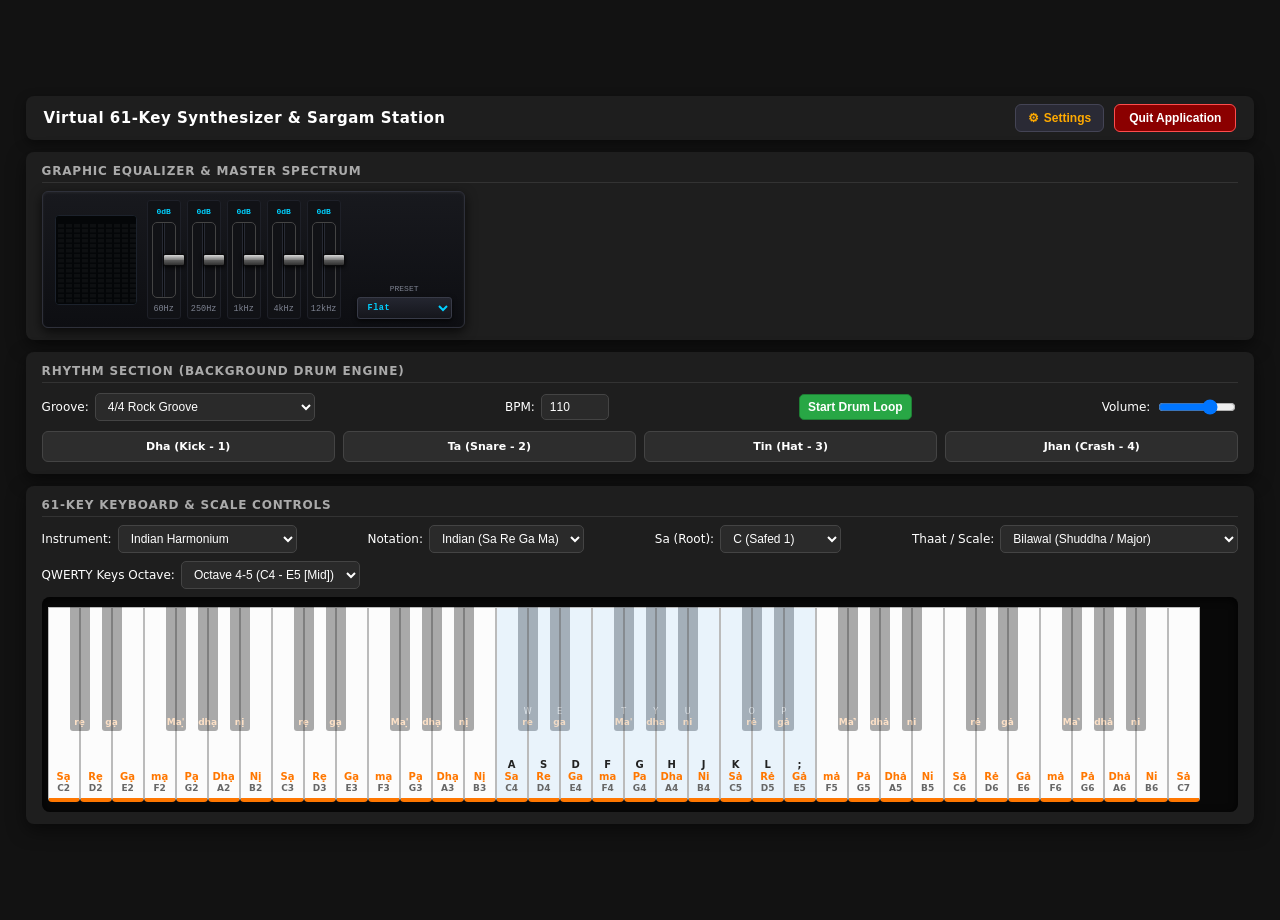
==== web/index.html @ 9016eef2 "Refactor http and style 0.11" ====
<!DOCTYPE html>
<html lang="en">

<head>
    <meta charset="UTF-8">
    <title>61-Key Synthesizer & Sargam Workstation</title>
    <link rel="stylesheet" href="styles.css">
</head>

<body>

    <div class="main-container">
        <!-- Header -->
        <div class="header-bar">
            <div class="header-title" id="lblAppTitle">Virtual 61-Key Synthesizer & Sargam Station</div>
            <div class="header-actions">
                <button class="btn-settings" onclick="openSettingsModal()">
                    <span>⚙</span> <span>Settings</span>
                </button>
                <button class="btn-shutdown" id="shutdownBtn" onclick="closeApplication()">Quit Application</button>
            </div>
        </div>

        <!-- 90s Deck Graphic Equalizer & Master Output Section -->
        <div class="panel">
            <div class="panel-header" id="lblEqHeader">Graphic Equalizer & Master Spectrum</div>
            <div class="eq-container">
                <canvas id="eqCanvas" class="eq-canvas" width="80" height="88"></canvas>
                <div class="eq-sliders-row">
                    <div class="eq-band">
                        <span class="eq-gain-val" id="val60">0dB</span>
                        <input type="range" min="-12" max="12" step="1" value="0" id="eq60"
                            oninput="updateEq(60, this.value)">
                        <span>60Hz</span>
                    </div>
                    <div class="eq-band">
                        <span class="eq-gain-val" id="val250">0dB</span>
                        <input type="range" min="-12" max="12" step="1" value="0" id="eq250"
                            oninput="updateEq(250, this.value)">
                        <span>250Hz</span>
                    </div>
                    <div class="eq-band">
                        <span class="eq-gain-val" id="val1k">0dB</span>
                        <input type="range" min="-12" max="12" step="1" value="0" id="eq1k"
                            oninput="updateEq(1000, this.value)">
                        <span>1kHz</span>
                    </div>
                    <div class="eq-band">
                        <span class="eq-gain-val" id="val4k">0dB</span>
                        <input type="range" min="-12" max="12" step="1" value="0" id="eq4k"
                            oninput="updateEq(4000, this.value)">
                        <span>4kHz</span>
                    </div>
                    <div class="eq-band">
                        <span class="eq-gain-val" id="val12k">0dB</span>
                        <input type="range" min="-12" max="12" step="1" value="0" id="eq12k"
                            oninput="updateEq(12000, this.value)">
                        <span>12kHz</span>
                    </div>
                    <div class="control-group"
                        style="flex-direction: column; justify-content: center; margin-left: 4px;">
                        <!-- <button onclick="resetEq()" class="btn-deck-reset" id="btnResetEq">FLAT</button> -->
                        <!-- Replace the FLAT button container inside .eq-sliders-row with this: -->
                        <div class="control-group"
                            style="flex-direction: column; justify-content: center; margin-left: 6px; gap: 4px;">
                            <label for="eqPreset" id="lblEqPreset"
                                style="font-size: 8px; color: #7d8290; font-family: 'Consolas', monospace;">PRESET</label>
                            <select id="eqPreset" class="eq-preset-select" onchange="applyEqPreset(this.value)">
                                <option value="Flat" selected id="optPresetFlat">Flat</option>
                                <option value="Rock" id="optPresetRock">Rock</option>
                                <option value="Disco" id="optPresetDisco">Disco</option>
                                <option value="Indian" id="optPresetIndian">Indian / Acoustic</option>
                                <option value="BassBoost" id="optPresetBass">Bass Boost</option>
                                <option value="Vocal" id="optPresetVocal">Vocal</option>
                                <option value="Custom" id="optPresetCustom" disabled>Custom</option>
                            </select>
                        </div>
                    </div>
                </div>
            </div>
        </div>

        <!-- Rhythm Section -->
        <div class="panel">
            <div class="panel-header" id="lblRhythmHeader">Rhythm Section (Background Drum Engine)</div>
            <div class="controls-row">
                <div class="control-group">
                    <label id="lblGroove">Groove: </label>
                    <select id="loopPattern">
                        <option value="RockBeat" id="optRock">4/4 Rock Groove</option>
                        <option value="FunkBeat" id="optFunk">16-Beat Funk</option>
                        <option value="Metronome" id="optMetronome">Metronome (Teental / Metronome)</option>
                    </select>
                </div>

                <div class="control-group">
                    <label id="lblBpm">BPM: </label>
                    <input type="number" id="bpm" value="110" min="40" max="220" style="width: 50px;">
                </div>

                <div class="control-group">
                    <button id="toggleLoopBtn" class="start">Start Drum Loop</button>
                </div>

                <div class="control-group">
                    <label id="lblMasterVol">Volume: </label>
                    <input type="range" id="vol" min="0.1" max="1.0" step="0.05" value="0.8" style="width: 60px;">
                </div>
            </div>

            <div class="drum-pads">
                <div class="drum-pad" id="pad0" onclick="sendDrumHit(0)">Dha (Kick - 1)</div>
                <div class="drum-pad" id="pad1" onclick="sendDrumHit(1)">Ta (Snare - 2)</div>
                <div class="drum-pad" id="pad2" onclick="sendDrumHit(2)">Tin (Hat - 3)</div>
                <div class="drum-pad" id="pad6" onclick="sendDrumHit(6)">Jhan (Crash - 4)</div>
            </div>
        </div>

        <!-- Melodic Keyboard & Notation Controls -->
        <div class="panel">
            <div class="panel-header" id="lblKeyboardHeader">61-Key Keyboard & Scale Controls</div>
            <div class="controls-row">
                <div class="control-group">
                    <label id="lblInstrument">Instrument: </label>
                    <select id="melodicInstrument">
                        <optgroup label="Keyboard & Reeds" id="grpKeys">
                            <option value="Harmonium" selected>Indian Harmonium</option>
                            <option value="Piano">Grand Piano</option>
                            <option value="Kalimba">17-Key Kalimba</option>
                        </optgroup>
                        <optgroup label="Plucked Strings" id="grpPlucked">
                            <option value="Guitar">Acoustic Guitar</option>
                            <option value="BassGuitar">Electric Bass Guitar</option>
                            <option value="Mandolin">Mandolin (Dual-Course)</option>
                        </optgroup>
                        <optgroup label="Bowed Strings & Winds" id="grpWinds">
                            <option value="Saxophone">Alto Saxophone</option>
                            <option value="Violin">Acoustic Violin (Arco)</option>
                            <option value="Trumpet">Bb Brass Trumpet</option>
                        </optgroup>
                    </select>
                </div>

                <div class="control-group">
                    <label id="lblNotation">Notation: </label>
                    <select id="notationMode">
                        <option value="Sargam" selected>Indian (Sa Re Ga Ma)</option>
                        <option value="Western">Western (C D E F)</option>
                    </select>
                </div>

                <div class="control-group">
                    <label id="rootLabel">Sa (Root): </label>
                    <select id="rootKey">
                        <option value="0" selected>C (Safed 1)</option>
                        <option value="1">C# / Db (Kali 1)</option>
                        <option value="2">D (Safed 2)</option>
                        <option value="3">D# / Eb (Kali 2)</option>
                        <option value="4">E (Safed 3)</option>
                        <option value="5">F (Safed 4)</option>
                        <option value="6">F# / Gb (Kali 3)</option>
                        <option value="7">G (Safed 5)</option>
                        <option value="8">G# / Ab (Kali 4)</option>
                        <option value="9">A (Safed 6)</option>
                        <option value="10">A# / Bb (Kali 5)</option>
                        <option value="11">B (Safed 7)</option>
                    </select>
                </div>

                <div class="control-group">
                    <label id="scaleLabel">Thaat / Scale: </label>
                    <select id="scaleMode">
                        <optgroup label="Indian Classical Thaats" id="grpThaats">
                            <option value="Bilawal" selected>Bilawal (Shuddha / Major)</option>
                            <option value="Kafi">Kafi (komal ga, ni)</option>
                            <option value="Bhairav">Bhairav (komal re, dha)</option>
                            <option value="Yaman">Kalyan / Yaman (Teevra Ma)</option>
                            <option value="Asavari">Asavari (komal ga, dha, ni)</option>
                            <option value="Khamaj">Khamaj (komal ni)</option>
                            <option value="Bhairavi">Bhairavi (All Komal)</option>
                            <option value="Todi">Todi (komal re, ga, dha, teevra ma)</option>
                        </optgroup>
                        <optgroup label="Western Modes" id="grpModes">
                            <option value="Chromatic">Chromatic (All 12 Swaras)</option>
                            <option value="PentatonicMajor">Major Pentatonic (Bhupali)</option>
                            <option value="PentatonicMinor">Minor Pentatonic (Dhani)</option>
                            <option value="Blues">Blues Scale</option>
                        </optgroup>
                    </select>
                </div>

                <div class="control-group">
                    <label id="lblOctave">QWERTY Keys Octave: </label>
                    <select id="qwertyOctave">
                        <option value="36">Octave 2-3 (C2 - E3)</option>
                        <option value="48">Octave 3-4 (C3 - E4)</option>
                        <option value="60" selected>Octave 4-5 (C4 - E5 [Mid])</option>
                        <option value="72">Octave 5-6 (C5 - E6)</option>
                    </select>
                </div>
            </div>

            <!-- 61-Key Interactive Bed -->
            <div class="keyboard-wrapper" id="keyboardWrapper">
                <div class="keyboard" id="keyboard"></div>
            </div>
        </div>
    </div>

    <!-- User Preferences & Settings Modal Dialog -->
    <div class="modal-overlay" id="settingsModal">
        <div class="modal-card">
            <div class="modal-header">
                <h3 id="modalTitle">User Preferences & Settings</h3>
                <button onclick="closeSettingsModal()"
                    style="background:none; border:none; color:#aaa; font-size:16px; cursor:pointer;">✕</button>
            </div>
            <div class="modal-body">
                <div class="setting-row">
                    <div class="setting-desc">
                        <strong id="setLocaleTitle">Interface Language / Locale</strong>
                        <span id="setLocaleSub">Sets dictionary terms for chords, scales and actions</span>
                    </div>
                    <select id="localeSelect" style="width: 210px;">
                        <option value="en-US" selected>English (US) [Default]</option>
                        <option value="en-GB">English (UK / Classical)</option>
                        <option value="en-IN">English (India / Sargam)</option>
                        <option value="kn-IN">ಕನ್ನಡ (Kannada / ಕರ್ನಾಟಿಕ್ & ಹಿಂದೂಸ್ತಾನಿ)</option>
                        <option value="bn-IN">বাংলা (Bengali / ভারতীয় সঙ্গীত)</option>
                        <option value="hi-IN">हिन्दी (Hindi / भारतीय संगीत)</option>
                        <option value="ur-PK">اردو (Urdu / کلاسیکی موسیقی)</option>
                        <option value="fr-FR">Français (French / Solfège)</option>
                    </select>
                </div>

                <div class="setting-row">
                    <div class="setting-desc">
                        <strong id="setKeybTitle">Keyboard Overlay</strong>
                        <span id="setKeybSub">Show QWERTY hotkeys directly on keys</span>
                    </div>
                    <input type="checkbox" id="showQwertyCheck" checked onchange="toggleQwertyOverlay(this.checked)">
                </div>

                <div class="setting-row">
                    <div class="setting-desc">
                        <strong id="setEqualizerTitle">90s Equalizer Visualizer</strong>
                        <span id="setEqualizerSub">Real-time segmented LED frequency monitor</span>
                    </div>
                    <input type="checkbox" id="enableVisualizerCheck" checked>
                </div>
            </div>
            <div class="modal-footer">
                <button onclick="closeSettingsModal()"
                    style="padding:6px 14px; background:#007acc; border-color:#0062a3; color:#fff;"
                    id="btnSaveClose">Apply & Close</button>
            </div>
        </div>
    </div>

    <!-- Modern ES Module script loading -->
    <script type="module" src="app.js"></script>
</body>

</html>
---- web/styles.css ----
:root {
    --bg: #121212;
    --panel: #1e1e1e;
    --panel-sub: #2a2a2a;
    --accent: #007acc;
    --accent-orange: #ff7700;
    --accent-green: #28a745;
    --accent-red: #dc3545;
    --white-key: #fcfcfc;
    --white-key-active: #c4c4c4;
    --black-key: #111111;
    --black-key-active: #3d3d3d;
}

body {
    font-family: 'Segoe UI', system-ui, sans-serif;
    background: var(--bg);
    color: #ffffff;
    display: flex;
    flex-direction: column;
    align-items: center;
    justify-content: center;
    min-height: 100vh;
    margin: 0;
    user-select: none;
    gap: 12px;
    padding: 10px 0;
}

.main-container {
    display: flex;
    flex-direction: column;
    gap: 12px;
    width: 1240px;
    max-width: 96vw;
}

.header-bar {
    display: flex;
    justify-content: space-between;
    align-items: center;
    background: var(--panel);
    padding: 8px 18px;
    border-radius: 8px;
    box-shadow: 0 4px 12px rgba(0, 0, 0, 0.4);
}

.header-title {
    font-size: 15px;
    font-weight: 700;
    letter-spacing: 0.5px;
}

.header-actions {
    display: flex;
    align-items: center;
    gap: 10px;
}

.btn-settings {
    background: #2a2a35;
    color: #ffaa00;
    border: 1px solid #444455;
    padding: 6px 12px;
    border-radius: 6px;
    font-weight: bold;
    font-size: 12px;
    cursor: pointer;
    transition: all 0.2s;
    display: flex;
    align-items: center;
    gap: 5px;
}

.btn-settings:hover {
    background: #383848;
    color: #fff;
    border-color: #ffaa00;
}

.btn-shutdown {
    background: #8b0000;
    color: #fff;
    border: 1px solid #ff4d4d;
    padding: 6px 14px;
    border-radius: 6px;
    font-weight: bold;
    font-size: 12px;
    cursor: pointer;
    transition: background 0.2s;
}

.btn-shutdown:hover { background: #b30000; }

.panel {
    background: var(--panel);
    padding: 12px 16px;
    border-radius: 8px;
    box-shadow: 0 6px 18px rgba(0, 0, 0, 0.5);
    display: flex;
    flex-direction: column;
    gap: 8px;
}

.panel-header {
    font-weight: 600;
    font-size: 12px;
    color: #aaa;
    text-transform: uppercase;
    letter-spacing: 0.8px;
    border-bottom: 1px solid #333;
    padding-bottom: 4px;
}

.controls-row {
    display: flex;
    justify-content: space-between;
    align-items: center;
    flex-wrap: wrap;
    gap: 8px;
}

.control-group {
    display: flex;
    align-items: center;
    gap: 6px;
    font-size: 12px;
}

select, input[type=number], input[type=range], button {
    background: var(--panel-sub);
    color: #fff;
    border: 1px solid #444;
    padding: 5px 8px;
    border-radius: 5px;
    font-size: 12px;
    outline: none;
}

button {
    cursor: pointer;
    font-weight: 600;
    transition: background 0.15s ease;
}

button.start { background: var(--accent-green); border-color: #1e7e34; }
button.stop { background: var(--accent-red); border-color: #bd2130; }

.drum-pads {
    display: grid;
    grid-template-columns: repeat(4, 1fr);
    gap: 8px;
}

.drum-pad {
    background: #2d2d2d;
    border: 1px solid #444;
    padding: 8px;
    text-align: center;
    border-radius: 6px;
    cursor: pointer;
    font-weight: bold;
    font-size: 11px;
}

.drum-pad:active {
    background: var(--accent);
    border-color: #66b0ff;
}

/* -------------------------------------------------------------
   Classic Windows Media Player Style Graphic Equalizer
------------------------------------------------------------- */
.eq-container 
{
    display: flex;
    align-items: center;
    justify-content: flex-start;
    gap: 10px;
    background: linear-gradient(180deg, #18191e 0%, #0d0e12 100%);
    padding: 8px 12px;
    border-radius: 6px;
    width: fit-content;
    border: 1px solid #2e303a;
    box-shadow: inset 0 1px 3px rgba(255, 255, 255, 0.06), 0 4px 12px rgba(0, 0, 0, 0.7);
}

/* Taller, narrower VFD spectrum display */
.eq-canvas 
{
    background: #040608;
    border: 1px solid #1c222c;
    border-radius: 4px;
    width: 80px;
    height: 88px;
    box-shadow: inset 0 0 10px rgba(0, 230, 118, 0.12);
}

.eq-sliders-row 
{
    display: flex;
    gap: 6px;
    align-items: flex-end;
    justify-content: flex-start;
}

/* Narrower band card with taller travel path */
.eq-band 
{
    display: flex;
    flex-direction: column;
    align-items: center;
    gap: 3px;
    font-size: 8.5px;
    color: #7d8290;
    font-family: 'Consolas', monospace;
    width: 32px;
    background: #111216;
    padding: 6px 0 4px 0;
    border-radius: 3px;
    border: 1px solid #1e2028;
}

/* Increased slider height for classic WMP look */
.eq-band input[type=range] 
{
    /* -webkit-appearance: slider-vertical;
    writing-mode: bt-lr;
    width: 22px;
    height: 74px;
    background: transparent;
    padding: 0;
    cursor: pointer;
    margin: 3px 0; */
    appearance: none;
    -webkit-appearance: none;
    writing-mode: vertical-lr;
    direction: rtl;
    width: 22px;
    height: 74px;
    background: transparent;
    padding: 0;
    cursor: pointer;
    margin: 3px 0;
}

.eq-band input[type=range]::-webkit-slider-runnable-track 
{
    width: 3px;
    background: #060709;
    border-left: 1px solid #272a34;
    border-right: 1px solid #272a34;
    border-radius: 1px;
}

/* Metallic thumb with electric-cyan / orange center indicator */
.eq-band input[type=range]::-webkit-slider-thumb 
{
    -webkit-appearance: none;
    appearance: none;
    height: 12px;
    width: 22px;
    background: linear-gradient(180deg, #d8d8d8 0%, #828282 45%, #0099ff 50%, #5a5a5a 55%, #303030 100%);
    border: 1px solid #0a0a0c;
    border-radius: 2px;
    box-shadow: 0 1px 4px rgba(0, 0, 0, 0.9);
    cursor: pointer;
}

.eq-gain-val {
    font-family: 'Consolas', monospace;
    font-size: 8px;
    font-weight: bold;
    color: #00d0ff;
}

/* .btn-deck-reset {
    background: linear-gradient(180deg, #262832 0%, #16171d 100%);
    border: 1px solid #383b48;
    color: #bbb;
    padding: 6px 8px;
    font-size: 8px;
    font-family: 'Consolas', monospace;
    font-weight: bold;
    letter-spacing: 0.8px;
    border-radius: 3px;
    cursor: pointer;
    box-shadow: 0 2px 4px rgba(0, 0, 0, 0.6);
    align-self: center;
}

.btn-deck-reset:hover {
    background: #323542;
    color: #fff;
    border-color: #0099ff;
} */


/* -------------------------------------------------------------
   Equalizer Preset Dropdown Styling
------------------------------------------------------------- */
.eq-preset-select {
    background: linear-gradient(180deg, #242630 0%, #15161c 100%);
    border: 1px solid #383b48;
    color: #00d0ff;
    padding: 4px 6px;
    font-size: 8.5px;
    font-family: 'Consolas', monospace;
    font-weight: bold;
    letter-spacing: 0.5px;
    border-radius: 3px;
    cursor: pointer;
    box-shadow: 0 2px 5px rgba(0, 0, 0, 0.6);
    outline: none;
    max-width: 95px;
}

.eq-preset-select:hover {
    border-color: #0099ff;
    color: #ffffff;
}

.eq-preset-select option {
    background: #15161c;
    color: #ffffff;
}

/* 90s Stereo Cassette Deck Graphic Equalizer
.eq-container {
    display: flex;
    align-items: center;
    justify-content: flex-start;
    gap: 12px;
    background: linear-gradient(180deg, #151517 0%, #0d0d0f 100%);
    padding: 8px 12px;
    border-radius: 5px;
    width: fit-content;
    border: 1px solid #282830;
    box-shadow: inset 0 1px 3px rgba(255,255,255,0.05), 0 4px 10px rgba(0,0,0,0.6);
}

.eq-canvas {
    background: #050608;
    border: 1px solid #1f2228;
    border-radius: 3px;
    width: 115px;
    height: 52px;
    box-shadow: inset 0 0 6px rgba(0,255,100,0.08);
}

.eq-sliders-row {
    display: flex;
    gap: 8px;
    align-items: flex-end;
    justify-content: flex-start;
}

.eq-band {
    display: flex;
    flex-direction: column;
    align-items: center;
    gap: 2px;
    font-size: 9px;
    color: #8f929a;
    font-family: 'Consolas', monospace;
    width: 44px;
    background: #111114;
    padding: 4px 0 2px 0;
    border-radius: 3px;
    border: 1px solid #202026;
}

.eq-band input[type=range] {
    -webkit-appearance: none;
    appearance: none;
    writing-mode: bt-lr;
    -webkit-appearance: slider-vertical;
    width: 32px;
    height: 44px;
    background: transparent;
    padding: 0;
    cursor: pointer;
    margin: 2px 0;
}

.eq-band input[type=range]::-webkit-slider-runnable-track {
    width: 4px;
    background: #000000;
    border-left: 1px solid #2f2f36;
    border-right: 1px solid #2f2f36;
    border-radius: 1px;
}

.eq-band input[type=range]::-webkit-slider-thumb {
    -webkit-appearance: none;
    appearance: none;
    height: 10px;
    width: 30px;
    background: linear-gradient(180deg, #dcdcdc 0%, #8a8a8a 45%, #ff5500 50%, #707070 55%, #4a4a4a 100%);
    border: 1px solid #111;
    border-radius: 1px;
    box-shadow: 0 1px 3px rgba(0,0,0,0.8);
    cursor: pointer;
}

.eq-gain-val {
    font-family: 'Consolas', monospace;
    font-size: 8px;
    font-weight: bold;
    color: #ffaa00;
}

.btn-deck-reset {
    background: linear-gradient(180deg, #2c2c34 0%, #1a1a20 100%);
    border: 1px solid #3d3d48;
    color: #ddd;
    padding: 4px 6px;
    font-size: 8.5px;
    font-family: 'Consolas', monospace;
    letter-spacing: 0.5px;
    border-radius: 2px;
    cursor: pointer;
    box-shadow: 0 2px 4px rgba(0,0,0,0.5);
}

.btn-deck-reset:hover {
    background: #383842;
    color: #fff;
} */

/* 61-Key Keyboard Container */
.keyboard-wrapper {
    position: relative;
    width: 100%;
    overflow-x: auto;
    background: #080808;
    border-radius: 8px;
    box-shadow: inset 0 2px 8px rgba(0,0,0,0.8);
    padding: 10px 6px;
    box-sizing: border-box;
}

.keyboard-wrapper::-webkit-scrollbar { height: 8px; }
.keyboard-wrapper::-webkit-scrollbar-thumb {
    background: #444;
    border-radius: 4px;
}

.keyboard {
    position: relative;
    display: flex;
    height: 195px;
    width: fit-content;
}

.white-key {
    width: 32px;
    height: 100%;
    background: var(--white-key);
    border: 1px solid #bbb;
    border-radius: 0 0 4px 4px;
    box-sizing: border-box;
    z-index: 1;
    display: flex;
    flex-direction: column;
    align-items: center;
    justify-content: flex-end;
    padding-bottom: 5px;
    color: #222;
    font-weight: bold;
    font-size: 10px;
    cursor: pointer;
}

.white-key.active {
    background: var(--white-key-active);
    transform: translateY(2px);
}

.white-key .note-label {
    font-size: 9px;
    color: #666;
    margin-top: 1px;
}

.white-key .swara-label {
    font-size: 10px;
    font-weight: 800;
    color: var(--accent-orange);
    margin-top: 1px;
}

.white-key.qwerty-mapped { background: #e9f3fb; }
.white-key.in-scale { border-bottom: 4px solid var(--accent); }
.white-key.sargam-mode.in-scale { border-bottom: 4px solid var(--accent-orange); }
.white-key.out-scale { opacity: 0.4; }

.black-key {
    position: absolute;
    width: 20px;
    height: 120px;
    background: var(--black-key);
    border-radius: 0 0 3px 3px;
    z-index: 2;
    cursor: pointer;
    display: flex;
    flex-direction: column;
    align-items: center;
    justify-content: flex-end;
    padding-bottom: 4px;
    color: #ccc;
    font-size: 8px;
}

.black-key.active {
    background: var(--black-key-active);
    transform: translateY(2px);
}

.black-key .swara-label {
    font-size: 9px;
    font-weight: bold;
    color: #ffb066;
    margin-top: 1px;
}

.black-key.qwerty-mapped { background: #253342; }
.black-key.in-scale { border-bottom: 3px solid #66b0ff; }
.black-key.sargam-mode.in-scale { border-bottom: 3px solid var(--accent-orange); }
.black-key.out-scale { opacity: 0.35; }

/* Preferences Modal Dialog */
.modal-overlay {
    position: fixed;
    top: 0; left: 0; right: 0; bottom: 0;
    background: rgba(0, 0, 0, 0.75);
    backdrop-filter: blur(3px);
    z-index: 1000;
    display: none;
    align-items: center;
    justify-content: center;
}

.modal-overlay.open { display: flex; }

.modal-card {
    background: #1c1c22;
    border: 1px solid #383848;
    border-radius: 8px;
    width: 480px;
    max-width: 90vw;
    box-shadow: 0 10px 30px rgba(0, 0, 0, 0.8);
    display: flex;
    flex-direction: column;
    overflow: hidden;
}

.modal-header {
    background: #24242e;
    padding: 12px 18px;
    display: flex;
    justify-content: space-between;
    align-items: center;
    border-bottom: 1px solid #333342;
}

.modal-header h3 {
    margin: 0;
    font-size: 14px;
    color: #ffaa00;
    letter-spacing: 0.5px;
}

.modal-body {
    padding: 18px;
    display: flex;
    flex-direction: column;
    gap: 14px;
    font-size: 13px;
}

.setting-row {
    display: flex;
    justify-content: space-between;
    align-items: center;
    padding-bottom: 8px;
    border-bottom: 1px solid #282834;
}

.setting-desc {
    display: flex;
    flex-direction: column;
    gap: 2px;
}

.setting-desc span:last-child {
    font-size: 11px;
    color: #888;
}

.modal-footer {
    background: #18181f;
    padding: 10px 18px;
    display: flex;
    justify-content: flex-end;
    gap: 10px;
    border-top: 1px solid #282834;
}
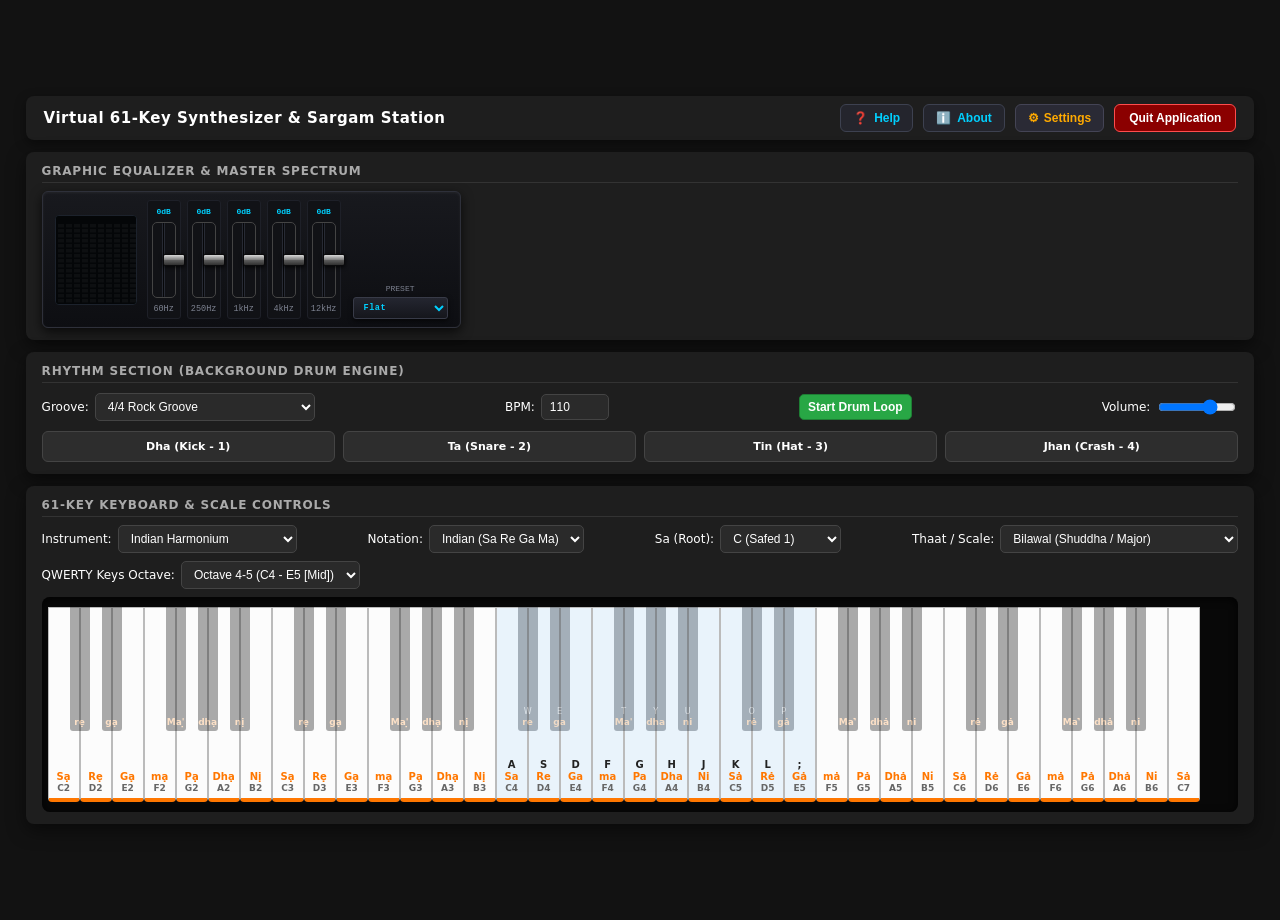
==== commit 41a0a730: "Add doc in MusicTesterApp" ====
--- a/web/index.html
+++ b/web/index.html
@@ -14,8 +14,14 @@
         <div class="header-bar">
             <div class="header-title" id="lblAppTitle">Virtual 61-Key Synthesizer & Sargam Station</div>
             <div class="header-actions">
+                <button class="btn-action" onclick="openHelpModal()">
+                    <span>❓</span> <span id="btnHelpLabel">Help</span>
+                </button>
+                <button class="btn-action" onclick="openAboutModal()">
+                    <span>ℹ️</span> <span id="btnAboutLabel">About</span>
+                </button>
                 <button class="btn-settings" onclick="openSettingsModal()">
-                    <span>⚙</span> <span>Settings</span>
+                    <span>⚙</span> <span id="btnSettingsLabel">Settings</span>
                 </button>
                 <button class="btn-shutdown" id="shutdownBtn" onclick="closeApplication()">Quit Application</button>
             </div>
@@ -58,23 +64,18 @@
                         <span>12kHz</span>
                     </div>
                     <div class="control-group"
-                        style="flex-direction: column; justify-content: center; margin-left: 4px;">
-                        <!-- <button onclick="resetEq()" class="btn-deck-reset" id="btnResetEq">FLAT</button> -->
-                        <!-- Replace the FLAT button container inside .eq-sliders-row with this: -->
-                        <div class="control-group"
-                            style="flex-direction: column; justify-content: center; margin-left: 6px; gap: 4px;">
-                            <label for="eqPreset" id="lblEqPreset"
-                                style="font-size: 8px; color: #7d8290; font-family: 'Consolas', monospace;">PRESET</label>
-                            <select id="eqPreset" class="eq-preset-select" onchange="applyEqPreset(this.value)">
-                                <option value="Flat" selected id="optPresetFlat">Flat</option>
-                                <option value="Rock" id="optPresetRock">Rock</option>
-                                <option value="Disco" id="optPresetDisco">Disco</option>
-                                <option value="Indian" id="optPresetIndian">Indian / Acoustic</option>
-                                <option value="BassBoost" id="optPresetBass">Bass Boost</option>
-                                <option value="Vocal" id="optPresetVocal">Vocal</option>
-                                <option value="Custom" id="optPresetCustom" disabled>Custom</option>
-                            </select>
-                        </div>
+                        style="flex-direction: column; justify-content: center; margin-left: 6px; gap: 4px;">
+                        <label for="eqPreset" id="lblEqPreset"
+                            style="font-size: 8px; color: #7d8290; font-family: 'Consolas', monospace;">PRESET</label>
+                        <select id="eqPreset" class="eq-preset-select" onchange="applyEqPreset(this.value)">
+                            <option value="Flat" selected id="optPresetFlat">Flat</option>
+                            <option value="Rock" id="optPresetRock">Rock</option>
+                            <option value="Disco" id="optPresetDisco">Disco</option>
+                            <option value="Indian" id="optPresetIndian">Indian / Acoustic</option>
+                            <option value="BassBoost" id="optPresetBass">Bass Boost</option>
+                            <option value="Vocal" id="optPresetVocal">Vocal</option>
+                            <option value="Custom" id="optPresetCustom" disabled>Custom</option>
+                        </select>
                     </div>
                 </div>
             </div>
@@ -207,13 +208,103 @@
         </div>
     </div>
 
+    <!-- Help & User Guide Modal -->
+    <div class="modal-overlay" id="helpModal">
+        <div class="modal-card modal-card-large">
+            <div class="modal-header">
+                <h3 id="helpModalTitle">User Guide & Quick Reference</h3>
+                <button onclick="closeHelpModal()" class="modal-close-btn">✕</button>
+            </div>
+            <div class="modal-body modal-scrollable">
+                <div class="help-section">
+                    <h4 id="helpKbTitle">⌨️ QWERTY Keyboard Controls</h4>
+                    <p id="helpKbDesc">Play melodies polyphonically directly from your computer keyboard:</p>
+                    <div class="key-guide-grid">
+                        <span class="key-badge">A</span><span>Sa / C</span>
+                        <span class="key-badge">W</span><span>re / C#</span>
+                        <span class="key-badge">S</span><span>Re / D</span>
+                        <span class="key-badge">E</span><span>ga / D#</span>
+                        <span class="key-badge">D</span><span>Ga / E</span>
+                        <span class="key-badge">F</span><span>ma / F</span>
+                        <span class="key-badge">T</span><span>Ma' / F#</span>
+                        <span class="key-badge">G</span><span>Pa / G</span>
+                        <span class="key-badge">Y</span><span>dha / G#</span>
+                        <span class="key-badge">H</span><span>Dha / A</span>
+                        <span class="key-badge">U</span><span>ni / A#</span>
+                        <span class="key-badge">J</span><span>Ni / B</span>
+                        <span class="key-badge">K</span><span>Ṡa / C+1</span>
+                    </div>
+                </div>
+
+                <div class="help-section">
+                    <h4 id="helpDrumTitle">🥁 Percussion Pads Hotkeys</h4>
+                    <div class="key-guide-grid">
+                        <span class="key-badge">1</span><span>Dha (Bass Drum / Ge)</span>
+                        <span class="key-badge">2</span><span>Ta (Snare Drum / Na)</span>
+                        <span class="key-badge">3</span><span>Tin (Hi-Hat / Tin)</span>
+                        <span class="key-badge">4</span><span>Jhan (Crash Cymbal)</span>
+                    </div>
+                </div>
+
+                <div class="help-section">
+                    <h4 id="helpEqTitle">🎛️ Equalizer & Sargam Notation</h4>
+                    <ul class="help-list">
+                        <li id="helpEqDesc">Select standard curves (Rock, Disco, Indian Classical, Vocal, Bass Boost) or
+                            adjust the 5 frequency bands manually to shape the synthesized acoustic profile.</li>
+                        <li id="helpSargamDesc">Use the <strong>Sa (Root)</strong> selector to transpose your
+                            fundamental tonic across all 12 swaras; scale degrees adapt visually across Mandra (Ṣa),
+                            Madhya (Sa), and Taar (Ṡa) Saptaks.</li>
+                    </ul>
+                </div>
+            </div>
+            <div class="modal-footer">
+                <button onclick="closeHelpModal()" class="btn-primary" id="btnCloseHelp">Close</button>
+            </div>
+        </div>
+    </div>
+
+    <!-- About & Copyright Modal -->
+    <div class="modal-overlay" id="aboutModal">
+        <div class="modal-card">
+            <div class="modal-header">
+                <h3 id="aboutModalTitle">About Synthesizer Workstation</h3>
+                <button onclick="closeAboutModal()" class="modal-close-btn">✕</button>
+            </div>
+            <div class="modal-body about-body">
+                <div class="about-icon">🎹</div>
+                <h2 class="about-app-title">61-Key Virtual Synthesizer & Sargam Station</h2>
+                <p class="about-version">Version 1.0.0 (Build 2026)</p>
+                <hr class="about-divider" />
+                <div class="about-info-row">
+                    <span class="about-label" id="aboutAuthorLabel">Author / Architecture:</span>
+                    <span class="about-val">Soumyajit Chatterjee</span>
+                </div>
+                <div class="about-info-row">
+                    <span class="about-label" id="aboutEngineLabel">Audio Engine:</span>
+                    <span class="about-val">Continuous Multi-Voice WASAPI / POSIX C++ Engine</span>
+                </div>
+                <div class="about-info-row">
+                    <span class="about-label" id="aboutLicenseLabel">License:</span>
+                    <span class="about-val">MIT License</span>
+                </div>
+                <div class="about-copyright">
+                    <p id="aboutCopyrightText">© 2026 Soumyajit Chatterjee. All rights reserved.</p>
+                    <p class="about-subtext">Open-source real-time physical modeling synthesizer and Indian classical
+                        sargam analysis workstation.</p>
+                </div>
+            </div>
+            <div class="modal-footer">
+                <button onclick="closeAboutModal()" class="btn-primary" id="btnCloseAbout">OK</button>
+            </div>
+        </div>
+    </div>
+
     <!-- User Preferences & Settings Modal Dialog -->
     <div class="modal-overlay" id="settingsModal">
         <div class="modal-card">
             <div class="modal-header">
                 <h3 id="modalTitle">User Preferences & Settings</h3>
-                <button onclick="closeSettingsModal()"
-                    style="background:none; border:none; color:#aaa; font-size:16px; cursor:pointer;">✕</button>
+                <button onclick="closeSettingsModal()" class="modal-close-btn">✕</button>
             </div>
             <div class="modal-body">
                 <div class="setting-row">
@@ -250,9 +341,7 @@
                 </div>
             </div>
             <div class="modal-footer">
-                <button onclick="closeSettingsModal()"
-                    style="padding:6px 14px; background:#007acc; border-color:#0062a3; color:#fff;"
-                    id="btnSaveClose">Apply & Close</button>
+                <button onclick="closeSettingsModal()" class="btn-primary" id="btnSaveClose">Apply & Close</button>
             </div>
         </div>
     </div>
--- a/web/styles.css
+++ b/web/styles.css
@@ -92,6 +92,156 @@
 
 .btn-shutdown:hover { background: #b30000; }
 
+/* Header Action Buttons */
+.btn-action {
+    background: #24252d;
+    color: #00d0ff;
+    border: 1px solid #3d4150;
+    padding: 6px 12px;
+    border-radius: 6px;
+    font-weight: bold;
+    font-size: 12px;
+    cursor: pointer;
+    transition: all 0.2s;
+    display: flex;
+    align-items: center;
+    gap: 6px;
+}
+
+.btn-action:hover {
+    background: #333644;
+    color: #ffffff;
+    border-color: #0099ff;
+}
+
+.modal-close-btn {
+    background: none;
+    border: none;
+    color: #888;
+    font-size: 16px;
+    cursor: pointer;
+    padding: 0 4px;
+}
+.modal-close-btn:hover { color: #fff; }
+
+.modal-card-large {
+    width: 600px;
+    max-height: 85vh;
+}
+
+.modal-scrollable {
+    overflow-y: auto;
+    max-height: 60vh;
+}
+
+.btn-primary {
+    padding: 6px 16px;
+    background: #007acc;
+    border: 1px solid #0062a3;
+    color: #fff;
+    border-radius: 5px;
+    font-weight: bold;
+    cursor: pointer;
+}
+.btn-primary:hover { background: #0099ff; }
+
+/* Help Sections & Key Badges */
+.help-section {
+    margin-bottom: 14px;
+}
+
+.help-section h4 {
+    margin: 0 0 6px 0;
+    font-size: 13px;
+    color: #ffaa00;
+}
+
+.key-guide-grid {
+    display: grid;
+    grid-template-columns: repeat(2, 38px 1fr);
+    gap: 6px 10px;
+    align-items: center;
+    background: #15161b;
+    padding: 10px;
+    border-radius: 6px;
+    border: 1px solid #282a34;
+    font-size: 11px;
+}
+
+.key-badge {
+    background: #2b2e3a;
+    border: 1px solid #484d60;
+    border-bottom: 2px solid #1c1e26;
+    color: #fff;
+    font-family: 'Consolas', monospace;
+    font-weight: bold;
+    font-size: 11px;
+    border-radius: 4px;
+    text-align: center;
+    padding: 2px 4px;
+}
+
+.help-list {
+    margin: 4px 0 0 16px;
+    padding: 0;
+    font-size: 11.5px;
+    color: #bbb;
+    line-height: 1.5;
+}
+
+/* About Modal Styling */
+.about-body {
+    align-items: center;
+    text-align: center;
+}
+
+.about-icon {
+    font-size: 44px;
+    margin-bottom: -4px;
+}
+
+.about-app-title {
+    margin: 4px 0 2px 0;
+    font-size: 14.5px;
+    color: #fff;
+}
+
+.about-version {
+    font-size: 11px;
+    color: #7d8290;
+    margin: 0;
+}
+
+.about-divider {
+    width: 100%;
+    border: none;
+    border-top: 1px solid #2c2f3c;
+    margin: 10px 0;
+}
+
+.about-info-row {
+    display: flex;
+    justify-content: space-between;
+    width: 100%;
+    font-size: 11.5px;
+    padding: 4px 0;
+}
+
+.about-label { color: #8f93a2; }
+.about-val { color: #00d0ff; font-weight: 600; }
+
+.about-copyright {
+    margin-top: 12px;
+    font-size: 10.5px;
+    color: #888;
+}
+
+.about-subtext {
+    font-size: 9.5px;
+    color: #666;
+    margin-top: 2px;
+}
+
 .panel {
     background: var(--panel);
     padding: 12px 16px;
